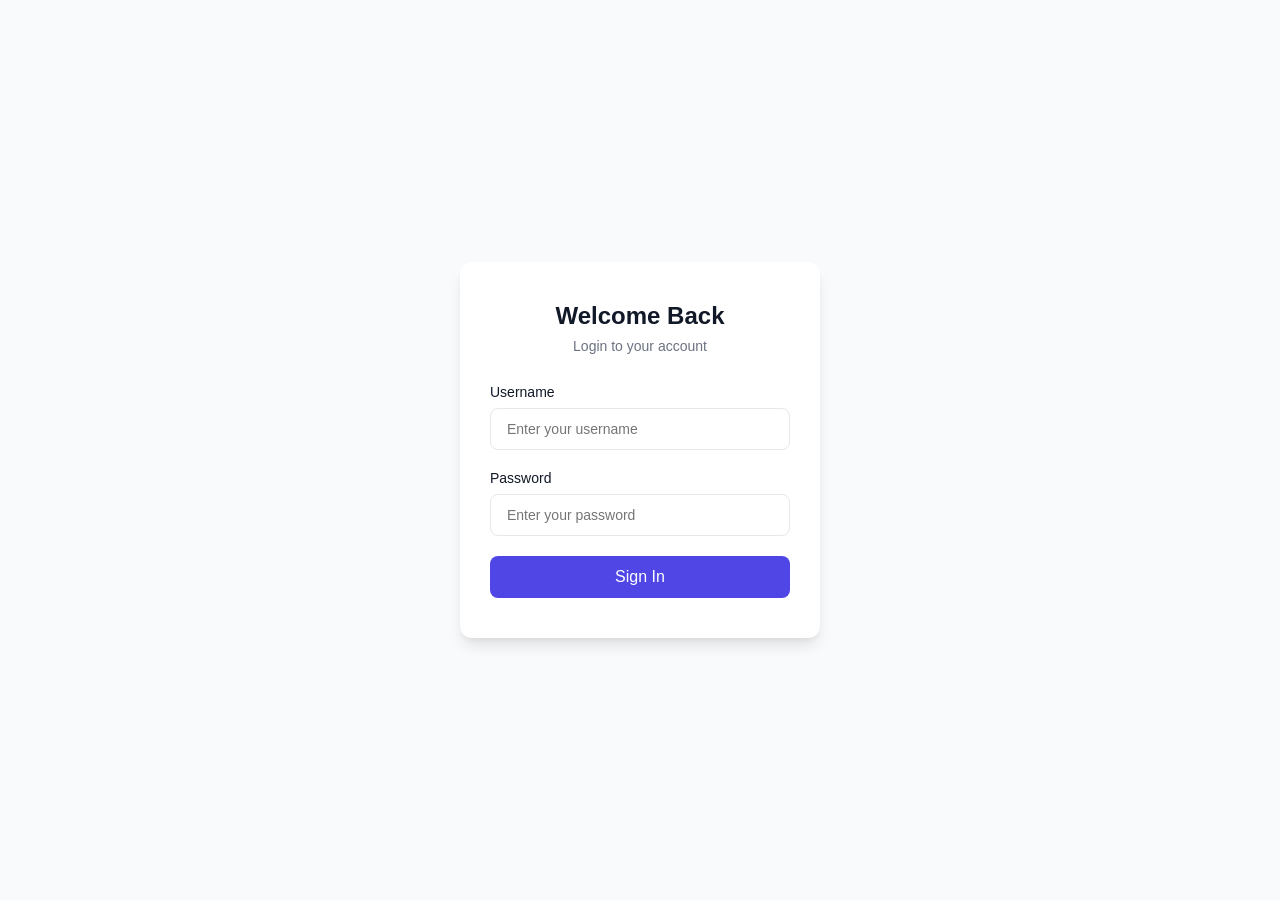
==== src/main/resources/static/login.html @ 6e165e43 "uploaded User Management frontend" ====
<!DOCTYPE html>
<html lang="en">
<head>
    <meta charset="UTF-8">
    <meta name="viewport" content="width=device-width, initial-scale=1.0">
    <title>Inventory Management System - Login</title>
    <link rel="stylesheet" href="css/login.css">
</head>
<body>
    <div class="login-container">
        <div class="login-card">
            <div class="login-header">
                <h1>Welcome Back</h1>
                <p>Login to your account</p>
            </div>
            <form id="loginForm">
                <div class="form-group">
                    <label for="username">Username</label>
                    <input type="text" id="username" name="username" required placeholder="Enter your username">
                </div>
                <div class="form-group">
                    <label for="password">Password</label>
                    <input type="password" id="password" name="password" required placeholder="Enter your password">
                </div>
                <div id="errorMessage" class="error-message"></div>
                <div id="successMessage" class="success-message"></div>
                <button type="submit" class="btn-primary" id="loginBtn">Sign In</button>
            </form>
        </div>
    </div>
    <script src="js/login.js"></script>
</body>
</html>
---- src/main/resources/static/css/login.css ----
:root {
    --primary: #4F46E5;
    --primary-hover: #4338CA;
    --secondary: #22C55E;
    --background: #F9FAFB;
    --danger: #EF4444;
    --text: #111827;
    --text-muted: #6B7280;
    --card-bg: #FFFFFF;
    --border: #E5E7EB;
}

* {
    margin: 0;
    padding: 0;
    box-sizing: border-box;
    font-family: 'Segoe UI', Tahoma, Geneva, Verdana, sans-serif;
}

body {
    background-color: var(--background);
    color: var(--text);
    display: flex;
    justify-content: center;
    align-items: center;
    height: 100vh;
}

.login-container {
    width: 100%;
    max-width: 400px;
    padding: 20px;
}

.login-card {
    background-color: var(--card-bg);
    border-radius: 12px;
    padding: 40px 30px;
    box-shadow: 0 10px 15px -3px rgba(0, 0, 0, 0.1), 0 4px 6px -2px rgba(0, 0, 0, 0.05);
}

.login-header {
    text-align: center;
    margin-bottom: 30px;
}

.login-header h1 {
    font-size: 24px;
    font-weight: 600;
    color: var(--text);
    margin-bottom: 8px;
}

.login-header p {
    font-size: 14px;
    color: var(--text-muted);
}

.form-group {
    margin-bottom: 20px;
}

.form-group label {
    display: block;
    font-size: 14px;
    font-weight: 500;
    margin-bottom: 8px;
    color: var(--text);
}

.form-group input {
    width: 100%;
    padding: 12px 16px;
    font-size: 14px;
    border: 1px solid var(--border);
    border-radius: 8px;
    outline: none;
    transition: border-color 0.2s, box-shadow 0.2s;
}

.form-group input:focus {
    border-color: var(--primary);
    box-shadow: 0 0 0 3px rgba(79, 70, 229, 0.1);
}

.btn-primary {
    width: 100%;
    padding: 12px;
    background-color: var(--primary);
    color: white;
    border: none;
    border-radius: 8px;
    font-size: 16px;
    font-weight: 500;
    cursor: pointer;
    transition: background-color 0.2s;
}

.btn-primary:hover {
    background-color: var(--primary-hover);
}

.error-message, .success-message {
    font-size: 14px;
    margin-bottom: 15px;
    text-align: center;
    display: none;
    padding: 10px;
    border-radius: 6px;
}

.error-message {
    color: var(--danger);
    background-color: rgba(239, 68, 68, 0.1);
}

.success-message {
    color: var(--secondary);
    background-color: rgba(34, 197, 94, 0.1);
}
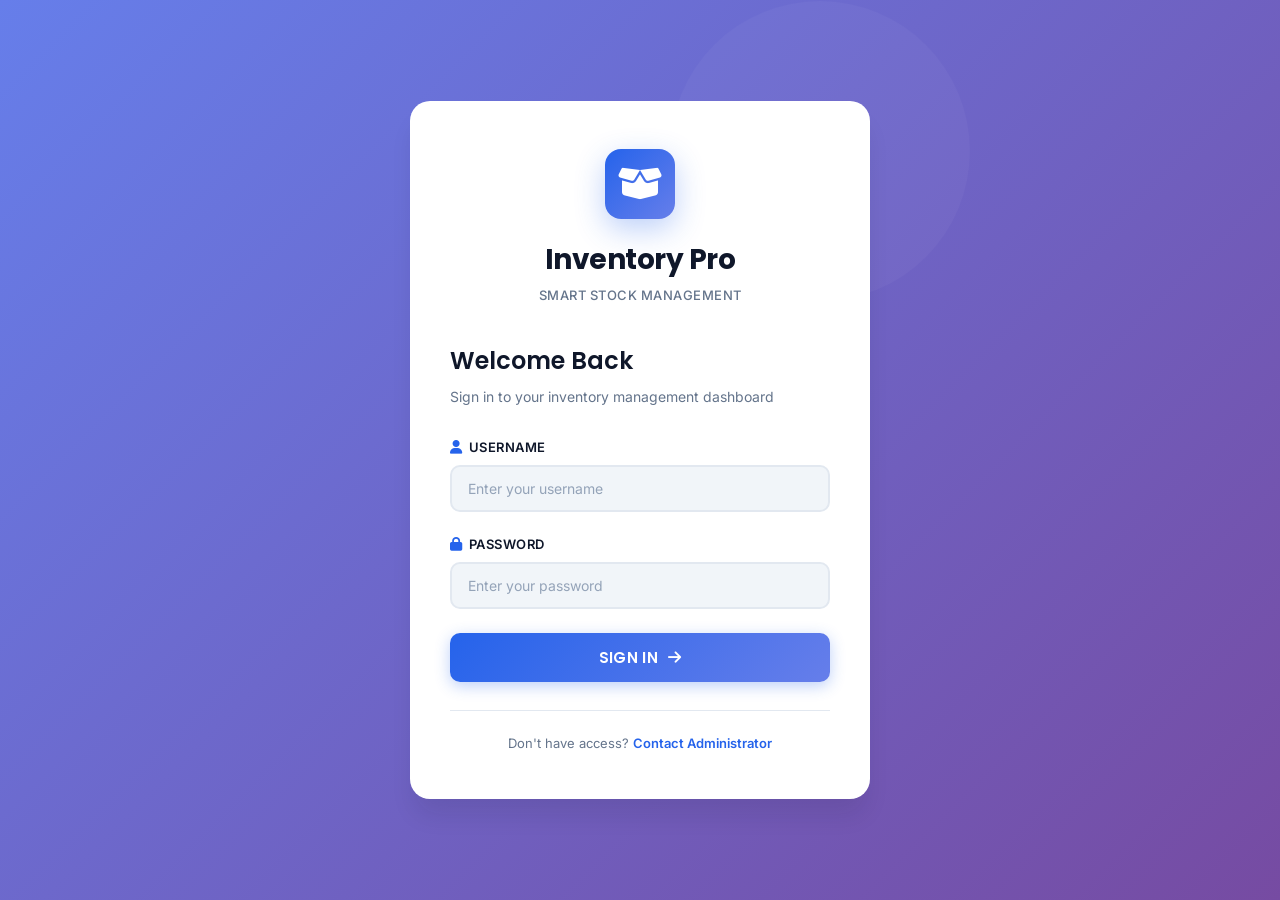
==== commit 71485d17: "uploaded login frontend and updated user frontend" ====
--- a/src/main/resources/static/login.html
+++ b/src/main/resources/static/login.html
@@ -5,29 +5,97 @@
     <meta name="viewport" content="width=device-width, initial-scale=1.0">
     <title>Inventory Management System - Login</title>
     <link rel="stylesheet" href="css/login.css">
+    <link rel="stylesheet" href="https://cdnjs.cloudflare.com/ajax/libs/font-awesome/6.4.0/css/all.min.css">
 </head>
 <body>
+<div class="login-wrapper">
     <div class="login-container">
         <div class="login-card">
+            <!-- Branding Section -->
+            <div class="login-branding">
+                <div class="logo-container">
+                    <div class="logo-icon">
+                        <i class="fas fa-box-open"></i>
+                    </div>
+                </div>
+                <h1>Inventory Pro</h1>
+                <p class="branding-subtitle">Smart Stock Management</p>
+            </div>
+
+            <!-- Login Header -->
             <div class="login-header">
-                <h1>Welcome Back</h1>
-                <p>Login to your account</p>
+                <h2>Welcome Back</h2>
+                <p>Sign in to your inventory management dashboard</p>
             </div>
-            <form id="loginForm">
+
+            <!-- Login Form -->
+            <form id="loginForm" class="login-form">
+                <!-- Username Field -->
                 <div class="form-group">
-                    <label for="username">Username</label>
-                    <input type="text" id="username" name="username" required placeholder="Enter your username">
+                    <label for="username">
+                        <i class="fas fa-user"></i>
+                        Username
+                    </label>
+                    <div class="input-wrapper">
+                        <input
+                                type="text"
+                                id="username"
+                                name="username"
+                                required
+                                placeholder="Enter your username"
+                                autocomplete="username"
+                        >
+                        <span class="input-icon"><i class="fas fa-check-circle"></i></span>
+                    </div>
                 </div>
+
+                <!-- Password Field -->
                 <div class="form-group">
-                    <label for="password">Password</label>
-                    <input type="password" id="password" name="password" required placeholder="Enter your password">
+                    <label for="password">
+                        <i class="fas fa-lock"></i>
+                        Password
+                    </label>
+                    <div class="input-wrapper">
+                        <input
+                                type="password"
+                                id="password"
+                                name="password"
+                                required
+                                placeholder="Enter your password"
+                                autocomplete="current-password"
+                        >
+                        <span class="input-icon"><i class="fas fa-check-circle"></i></span>
+                    </div>
                 </div>
-                <div id="errorMessage" class="error-message"></div>
-                <div id="successMessage" class="success-message"></div>
-                <button type="submit" class="btn-primary" id="loginBtn">Sign In</button>
+
+                <!-- Messages -->
+                <div id="errorMessage" class="message error-message">
+                    <i class="fas fa-exclamation-circle"></i>
+                    <span id="errorText"></span>
+                </div>
+                <div id="successMessage" class="message success-message">
+                    <i class="fas fa-check-circle"></i>
+                    <span id="successText"></span>
+                </div>
+
+                <!-- Submit Button -->
+                <button type="submit" class="btn-primary" id="loginBtn">
+                    <span class="btn-text">Sign In</span>
+                    <i class="fas fa-arrow-right"></i>
+                </button>
             </form>
+
+            <!-- Footer Links -->
+            <div class="login-footer">
+                <p class="footer-text">Don't have access? <a href="#contact">Contact Administrator</a></p>
+            </div>
         </div>
+
+        <!-- Side Decoration -->
+        <div class="decoration"></div>
     </div>
-    <script src="js/login.js"></script>
+</div>
+
+<script src="js/login.js"></script>
 </body>
-</html>
+</html>
--- a/src/main/resources/static/css/login.css
+++ b/src/main/resources/static/css/login.css
@@ -1,120 +1,412 @@
+@import url('https://fonts.googleapis.com/css2?family=Poppins:wght@400;500;600;700&family=Inter:wght@300;400;500;600&display=swap');
+
 :root {
-    --primary: #4F46E5;
-    --primary-hover: #4338CA;
-    --secondary: #22C55E;
-    --background: #F9FAFB;
+    --primary: #2563EB;
+    --primary-dark: #1D4ED8;
+    --primary-light: #EFF6FF;
+    --secondary: #10B981;
+    --success: #10B981;
     --danger: #EF4444;
-    --text: #111827;
-    --text-muted: #6B7280;
-    --card-bg: #FFFFFF;
-    --border: #E5E7EB;
+    --warning: #F59E0B;
+    --background: #F8FAFC;
+    --surface: #FFFFFF;
+    --text-primary: #0F172A;
+    --text-secondary: #64748B;
+    --border-color: #E2E8F0;
+    --border-light: #F1F5F9;
+    --shadow-sm: 0 1px 2px 0 rgba(15, 23, 42, 0.05);
+    --shadow-md: 0 4px 6px -1px rgba(15, 23, 42, 0.1);
+    --shadow-lg: 0 10px 15px -3px rgba(15, 23, 42, 0.1);
+    --shadow-xl: 0 20px 25px -5px rgba(15, 23, 42, 0.1);
 }
 
 * {
     margin: 0;
     padding: 0;
     box-sizing: border-box;
-    font-family: 'Segoe UI', Tahoma, Geneva, Verdana, sans-serif;
+}
+
+html, body {
+    width: 100%;
+    height: 100%;
 }
 
 body {
-    background-color: var(--background);
-    color: var(--text);
+    font-family: 'Inter', sans-serif;
+    background: linear-gradient(135deg, #667EEA 0%, #764BA2 100%);
+    background-attachment: fixed;
+    color: var(--text-primary);
     display: flex;
     justify-content: center;
     align-items: center;
-    height: 100vh;
+    min-height: 100vh;
+    padding: 20px;
+}
+
+/* Wrapper and Container */
+.login-wrapper {
+    width: 100%;
+    display: flex;
+    justify-content: center;
+    align-items: center;
 }
 
 .login-container {
+    position: relative;
     width: 100%;
-    max-width: 400px;
-    padding: 20px;
+    max-width: 460px;
+    animation: fadeInUp 0.6s ease-out;
 }
 
 .login-card {
-    background-color: var(--card-bg);
-    border-radius: 12px;
-    padding: 40px 30px;
-    box-shadow: 0 10px 15px -3px rgba(0, 0, 0, 0.1), 0 4px 6px -2px rgba(0, 0, 0, 0.05);
-}
-
+    background: var(--surface);
+    border-radius: 20px;
+    padding: 48px 40px;
+    box-shadow: var(--shadow-xl);
+    position: relative;
+    z-index: 2;
+    backdrop-filter: blur(10px);
+}
+
+/* Branding Section */
+.login-branding {
+    text-align: center;
+    margin-bottom: 40px;
+    animation: slideDown 0.7s ease-out;
+}
+
+.logo-container {
+    margin-bottom: 20px;
+    display: flex;
+    justify-content: center;
+}
+
+.logo-icon {
+    width: 70px;
+    height: 70px;
+    border-radius: 16px;
+    background: linear-gradient(135deg, var(--primary), #667EEA);
+    display: flex;
+    align-items: center;
+    justify-content: center;
+    color: white;
+    font-size: 36px;
+    box-shadow: 0 10px 30px rgba(37, 99, 235, 0.3);
+    animation: zoomIn 0.6s ease-out;
+}
+
+.login-branding h1 {
+    font-family: 'Poppins', sans-serif;
+    font-size: 28px;
+    font-weight: 700;
+    color: var(--text-primary);
+    margin-bottom: 6px;
+    letter-spacing: -0.5px;
+}
+
+.branding-subtitle {
+    font-size: 13px;
+    color: var(--text-secondary);
+    font-weight: 500;
+    letter-spacing: 0.5px;
+    text-transform: uppercase;
+}
+
+/* Login Header */
 .login-header {
-    text-align: center;
-    margin-bottom: 30px;
-}
-
-.login-header h1 {
+    margin-bottom: 32px;
+    animation: slideDown 0.8s ease-out;
+}
+
+.login-header h2 {
+    font-family: 'Poppins', sans-serif;
     font-size: 24px;
     font-weight: 600;
-    color: var(--text);
+    color: var(--text-primary);
     margin-bottom: 8px;
 }
 
 .login-header p {
     font-size: 14px;
-    color: var(--text-muted);
+    color: var(--text-secondary);
+    font-weight: 400;
+    line-height: 1.5;
+}
+
+/* Form Styling */
+.login-form {
+    animation: slideUp 0.8s ease-out;
 }
 
 .form-group {
-    margin-bottom: 20px;
+    margin-bottom: 24px;
+    position: relative;
 }
 
 .form-group label {
-    display: block;
+    display: flex;
+    align-items: center;
+    font-size: 13px;
+    font-weight: 600;
+    color: var(--text-primary);
+    margin-bottom: 10px;
+    text-transform: uppercase;
+    letter-spacing: 0.5px;
+    gap: 6px;
+}
+
+.form-group label i {
     font-size: 14px;
-    font-weight: 500;
-    margin-bottom: 8px;
-    color: var(--text);
+    color: var(--primary);
+}
+
+.input-wrapper {
+    position: relative;
+    display: flex;
+    align-items: center;
 }
 
 .form-group input {
     width: 100%;
-    padding: 12px 16px;
+    padding: 13px 16px 13px 16px;
     font-size: 14px;
-    border: 1px solid var(--border);
-    border-radius: 8px;
+    font-family: 'Inter', sans-serif;
+    border: 2px solid var(--border-color);
+    border-radius: 10px;
     outline: none;
-    transition: border-color 0.2s, box-shadow 0.2s;
+    background: var(--border-light);
+    transition: all 0.3s ease;
+    font-weight: 500;
+}
+
+.form-group input::placeholder {
+    color: #94A3B8;
+    font-weight: 400;
+}
+
+.form-group input:hover {
+    border-color: #CBD5E1;
+    background: white;
 }
 
 .form-group input:focus {
     border-color: var(--primary);
-    box-shadow: 0 0 0 3px rgba(79, 70, 229, 0.1);
-}
-
+    background: white;
+    box-shadow: 0 0 0 4px rgba(37, 99, 235, 0.1);
+}
+
+.form-group input:valid {
+    border-color: var(--success);
+}
+
+.input-icon {
+    position: absolute;
+    right: 14px;
+    color: var(--success);
+    opacity: 0;
+    font-size: 16px;
+    transition: opacity 0.3s ease;
+}
+
+.form-group input:valid ~ .input-icon {
+    opacity: 1;
+}
+
+/* Messages */
+.message {
+    font-size: 13px;
+    margin-bottom: 20px;
+    padding: 12px 14px;
+    border-radius: 8px;
+    display: none;
+    align-items: center;
+    gap: 10px;
+    animation: slideDown 0.3s ease-out;
+}
+
+.message i {
+    font-size: 16px;
+    flex-shrink: 0;
+}
+
+.error-message {
+    background: rgba(239, 68, 68, 0.08);
+    color: #DC2626;
+    border: 1px solid rgba(239, 68, 68, 0.2);
+}
+
+.success-message {
+    background: rgba(16, 185, 129, 0.08);
+    color: #059669;
+    border: 1px solid rgba(16, 185, 129, 0.2);
+}
+
+/* Primary Button */
 .btn-primary {
     width: 100%;
-    padding: 12px;
-    background-color: var(--primary);
+    padding: 13px 20px;
+    background: linear-gradient(135deg, var(--primary), #667EEA);
     color: white;
     border: none;
-    border-radius: 8px;
-    font-size: 16px;
-    font-weight: 500;
+    border-radius: 10px;
+    font-size: 15px;
+    font-weight: 600;
+    font-family: 'Poppins', sans-serif;
     cursor: pointer;
-    transition: background-color 0.2s;
-}
-
-.btn-primary:hover {
-    background-color: var(--primary-hover);
-}
-
-.error-message, .success-message {
-    font-size: 14px;
-    margin-bottom: 15px;
+    transition: all 0.3s ease;
+    display: flex;
+    align-items: center;
+    justify-content: center;
+    gap: 10px;
+    box-shadow: 0 4px 15px rgba(37, 99, 235, 0.3);
+    letter-spacing: 0.3px;
+    text-transform: uppercase;
+}
+
+.btn-primary:hover:not(:disabled) {
+    transform: translateY(-2px);
+    box-shadow: 0 8px 20px rgba(37, 99, 235, 0.4);
+}
+
+.btn-primary:active:not(:disabled) {
+    transform: translateY(0);
+}
+
+.btn-primary:disabled {
+    opacity: 0.7;
+    cursor: not-allowed;
+}
+
+.btn-text {
+    font-weight: 600;
+}
+
+/* Footer */
+.login-footer {
+    margin-top: 28px;
     text-align: center;
-    display: none;
-    padding: 10px;
-    border-radius: 6px;
-}
-
-.error-message {
-    color: var(--danger);
-    background-color: rgba(239, 68, 68, 0.1);
-}
-
-.success-message {
-    color: var(--secondary);
-    background-color: rgba(34, 197, 94, 0.1);
-}
+    padding-top: 24px;
+    border-top: 1px solid var(--border-color);
+}
+
+.footer-text {
+    font-size: 13px;
+    color: var(--text-secondary);
+}
+
+.footer-text a {
+    color: var(--primary);
+    text-decoration: none;
+    font-weight: 600;
+    transition: color 0.3s ease;
+}
+
+.footer-text a:hover {
+    color: var(--primary-dark);
+    text-decoration: underline;
+}
+
+/* Decoration */
+.decoration {
+    position: absolute;
+    top: -100px;
+    right: -100px;
+    width: 300px;
+    height: 300px;
+    background: rgba(255, 255, 255, 0.03);
+    border-radius: 50%;
+    z-index: 1;
+    animation: float 6s ease-in-out infinite;
+}
+
+/* Animations */
+@keyframes fadeInUp {
+    from {
+        opacity: 0;
+        transform: translateY(30px);
+    }
+    to {
+        opacity: 1;
+        transform: translateY(0);
+    }
+}
+
+@keyframes slideDown {
+    from {
+        opacity: 0;
+        transform: translateY(-15px);
+    }
+    to {
+        opacity: 1;
+        transform: translateY(0);
+    }
+}
+
+@keyframes slideUp {
+    from {
+        opacity: 0;
+        transform: translateY(15px);
+    }
+    to {
+        opacity: 1;
+        transform: translateY(0);
+    }
+}
+
+@keyframes zoomIn {
+    from {
+        opacity: 0;
+        transform: scale(0.8);
+    }
+    to {
+        opacity: 1;
+        transform: scale(1);
+    }
+}
+
+@keyframes float {
+    0%, 100% {
+        transform: translateY(0px);
+    }
+    50% {
+        transform: translateY(20px);
+    }
+}
+
+/* Responsive Design */
+@media (max-width: 480px) {
+    .login-card {
+        padding: 36px 24px;
+    }
+
+    .login-branding {
+        margin-bottom: 32px;
+    }
+
+    .logo-icon {
+        width: 60px;
+        height: 60px;
+        font-size: 30px;
+    }
+
+    .login-branding h1 {
+        font-size: 24px;
+    }
+
+    .login-header h2 {
+        font-size: 20px;
+    }
+
+    .form-group {
+        margin-bottom: 20px;
+    }
+
+    .btn-primary {
+        padding: 12px 16px;
+        font-size: 14px;
+    }
+
+    .decoration {
+        display: none;
+    }
+}
